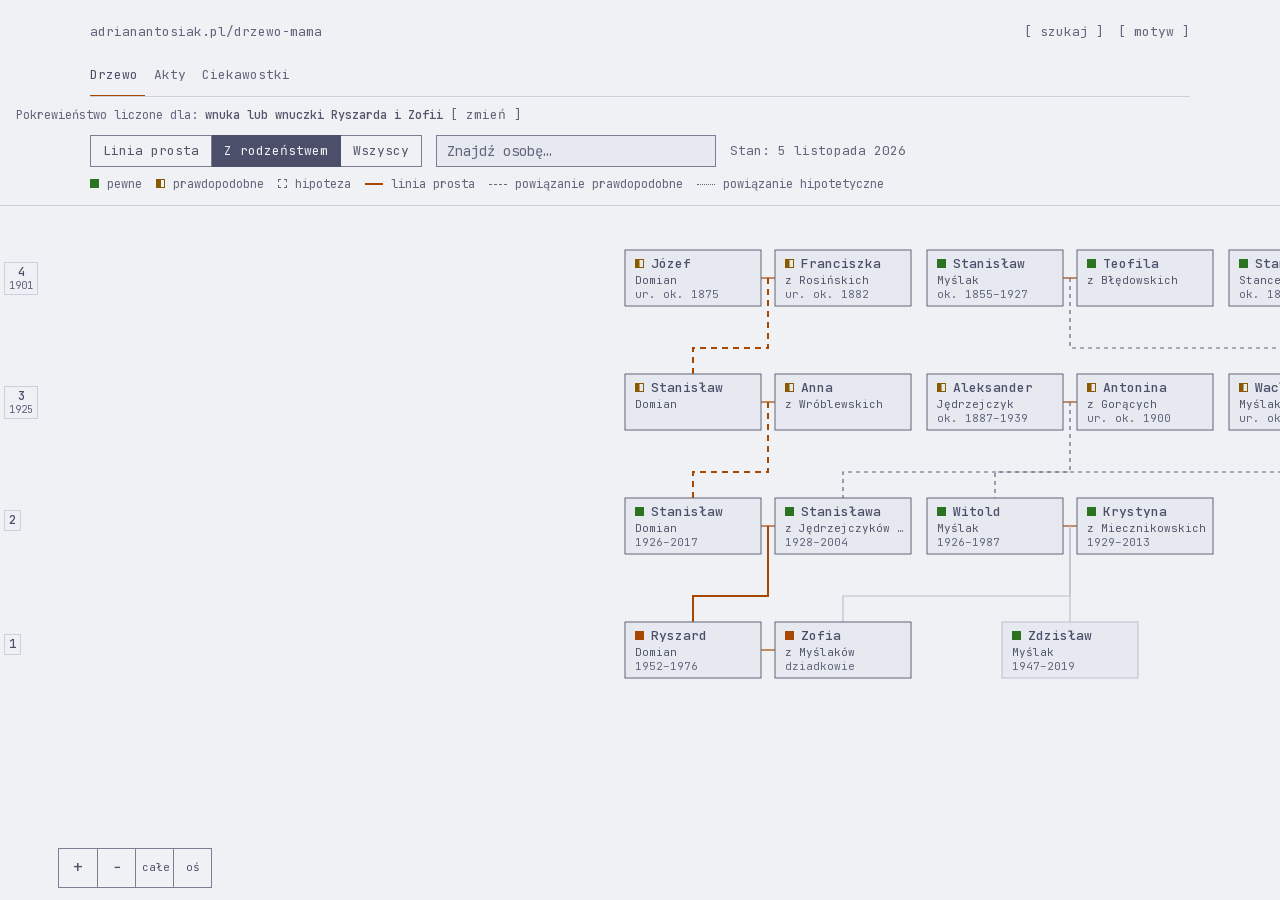
==== index.html @ 6fdcb361 "Osobne drzewo: drzewo-mama (wydzielone z 1nto5/drzewo, decyzja Adriana 2026-11-06)" ====
<!doctype html>
<html lang="pl" data-theme="dark">
<head>
<meta charset="utf-8">
<meta name="viewport" content="width=device-width, initial-scale=1, viewport-fit=cover">
<meta name="robots" content="noindex, nofollow">
<meta name="theme-color" content="#1e1e2e">
<title>Drzewo mamy — Domianowie i Myślakowie</title>
<link rel="icon" href="../favicon.svg" type="image/svg+xml">
<link rel="preload" href="fonts/jetbrains-mono-latin.woff2" as="font" type="font/woff2" crossorigin>
<link rel="preload" href="fonts/jetbrains-mono-latin-ext.woff2" as="font" type="font/woff2" crossorigin>
<script>
  (function () {
    var t;
    try { t = localStorage.getItem("aa_theme"); } catch (e) {}
    if (t !== "light" && t !== "dark") t = matchMedia("(prefers-color-scheme: light)").matches ? "light" : "dark";
    document.documentElement.dataset.theme = t;
    document.querySelector('meta[name="theme-color"]').content = t === "light" ? "#eff1f5" : "#1e1e2e";
  })();
</script>
<link rel="stylesheet" href="assets/style.css">
</head>
<body data-page="drzewo-mama" class="tree-page">
<div class="wrap">
<div id="chrome"></div>
<main id="main">
<h1 class="sr">Drzewo mamy: Domianowie i Myślakowie</h1>
<div class="tree-bar">
  <div class="seg" role="group" aria-label="Kogo pokazać">
    <button class="chip" type="button" data-mode="prosta" aria-pressed="false">Linia prosta</button>
    <button class="chip" type="button" data-mode="rodzenstwo" aria-pressed="false">Z rodzeństwem</button>
    <button class="chip" type="button" data-mode="wszyscy" aria-pressed="false">Wszyscy</button>
  </div>
  <label class="search"><span class="sr">Znajdź osobę</span><input id="szukaj" type="search" list="osoby-list" placeholder="Znajdź osobę…" autocomplete="off"></label>
  <datalist id="osoby-list"></datalist>
  <span class="muted small" id="asof"></span>
  <div class="legend" aria-label="Legenda">
    <span><i class="mark ok"></i>pewne</span><span><i class="mark prawd"></i>prawdopodobne</span><span><i class="mark hyp"></i>hipoteza</span>
    <span class="lk"><i class="mark link-axis"></i>linia prosta</span><span class="lk"><i class="mark link-prawd"></i>powiązanie prawdopodobne</span><span class="lk"><i class="mark link-hyp"></i>powiązanie hipotetyczne</span>
  </div>
</div>
<div class="stage" id="stage">
  <svg id="tree" role="application" aria-label="Drzewo rodziny. Przeciągnij, aby przesunąć; kółko lub dwa palce, aby przybliżyć.">
    <g id="vp"><g id="edges" class="edges"></g><g id="nodes"></g></g>
  </svg>
  <div class="ruler" id="ruler" aria-hidden="true"></div>
  <div class="zoom" role="group" aria-label="Widok">
    <button type="button" id="zin" aria-label="Przybliż">+</button>
    <button type="button" id="zout" aria-label="Oddal">−</button>
    <button type="button" id="zfit" class="fit" aria-label="Pokaż całe drzewo">całe</button>
    <button type="button" id="zhome" class="fit" aria-label="Wróć do linii prostej">oś</button>
  </div>
  <aside class="panel" id="panel" hidden aria-label="Osoba"></aside>
</div>
</main>
</div>
<script src="data/mama.js"></script>
<script src="assets/app.js"></script>
<script src="assets/tree.js"></script>
</body>
</html>
---- assets/style.css ----
/* Drzewo Antosiaków: wspólny styl wszystkich stron.
   Język wizualny jak adrianantosiak.pl: Catppuccin Mocha (ciemny) / Latte (jasny),
   akcent #ff8c42 / #b34d00, JetBrains Mono na całej stronie, Inter Tight do prozy. */

@font-face { font-family: "JetBrains Mono"; font-style: normal; font-weight: 400 500; font-display: swap; src: url("../fonts/jetbrains-mono-latin-ext.woff2") format("woff2");
  unicode-range: U+0100-02BA, U+02BD-02C5, U+02C7-02CC, U+02CE-02D7, U+02DD-02FF, U+0304, U+0308, U+0329, U+1D00-1DBF, U+1E00-1E9F, U+1EF2-1EFF, U+2020, U+20A0-20AB, U+20AD-20C0, U+2113, U+2C60-2C7F, U+A720-A7FF; }
@font-face { font-family: "JetBrains Mono"; font-style: normal; font-weight: 400 500; font-display: swap; src: url("../fonts/jetbrains-mono-latin.woff2") format("woff2");
  unicode-range: U+0000-00FF, U+0131, U+0152-0153, U+02BB-02BC, U+02C6, U+02DA, U+02DC, U+0304, U+0308, U+0329, U+2000-206F, U+20AC, U+2122, U+2191, U+2193, U+2212, U+2215, U+FEFF, U+FFFD; }
@font-face { font-family: "Inter Tight"; font-style: normal; font-weight: 400 700; font-display: swap; src: url("../fonts/inter-tight-latin-ext.woff2") format("woff2");
  unicode-range: U+0100-02BA, U+02BD-02C5, U+02C7-02CC, U+02CE-02D7, U+02DD-02FF, U+0304, U+0308, U+0329, U+1D00-1DBF, U+1E00-1E9F, U+1EF2-1EFF, U+2020, U+20A0-20AB, U+20AD-20C0, U+2113, U+2C60-2C7F, U+A720-A7FF; }
@font-face { font-family: "Inter Tight"; font-style: normal; font-weight: 400 700; font-display: swap; src: url("../fonts/inter-tight-latin.woff2") format("woff2");
  unicode-range: U+0000-00FF, U+0131, U+0152-0153, U+02BB-02BC, U+02C6, U+02DA, U+02DC, U+0304, U+0308, U+0329, U+2000-206F, U+20AC, U+2122, U+2191, U+2193, U+2212, U+2215, U+FEFF, U+FFFD; }

/* Tokeny. Kolory: Catppuccin Mocha / Latte; jasne odcienie --ink-2/--ink-3/--accent/--ok
   przyciemnione do WCAG AA (≥ 4,5:1 także na --bg-2). --line-ui: obramowania kontrolek (≥ 3:1).
   --bg w obu motywach musi zgadzać się z theme-color w <head> stron i w app.js. */
:root {
  --bg: #1e1e2e; --bg-2: #181825; --bg-3: #313244; --ink: #cdd6f4; --ink-2: #a6adc8; --ink-3: #9399b2;
  --line: #45475a; --line-2: #585b70; --line-ui: #6c7086; --accent: #ff8c42;
  --ok: #a6e3a1; --mid: #f9e2af;
  --scrim: rgb(0 0 0 / .55); --shadow: 0 12px 28px rgb(0 0 0 / .28);
  --mono: "JetBrains Mono", ui-monospace, "SF Mono", Menlo, monospace;
  --sans: "Inter Tight", system-ui, -apple-system, "Segoe UI", sans-serif;
  /* skala typografii */
  --fs-xs: 12px; --fs-sm: 13px; --fs-md: 14px; --fs-base: 15px; --fs-lg: 16px; --fs-xl: 18px; --fs-2xl: 22px;
  --track: 0.06em;
  /* skala odstępów */
  --s-1: 4px; --s-2: 8px; --s-3: 12px; --s-4: 16px; --s-5: 24px; --s-6: 32px; --s-7: 48px; --s-8: 64px;
  /* kontrolki: kwadratowe, jak reszta strony */
  --radius: 0; --ctl-h: 32px; --ctl-fs: var(--fs-md); --tap: 44px;
  --gutter: max(16px, env(safe-area-inset-left, 0px));
  color-scheme: dark;
}
html[data-theme="light"] {
  --bg: #eff1f5; --bg-2: #e6e9ef; --bg-3: #dce0e8; --ink: #4c4f69; --ink-2: #525569; --ink-3: #62657b;
  --line: #ccd0da; --line-2: #bcc0cc; --line-ui: #7c7f93; --accent: #a84800;
  --ok: #2b7320; --mid: #8a5a00;
  --scrim: rgb(76 79 105 / .45); --shadow: 0 12px 28px rgb(76 79 105 / .2);
  color-scheme: light;
}
@media (max-width: 760px) { :root { --ctl-h: var(--tap); --ctl-fs: var(--fs-lg); } }
* { box-sizing: border-box; }
html { background: var(--bg); }
body { margin: 0; background: var(--bg); color: var(--ink); font: var(--fs-base)/1.6 var(--mono); -webkit-text-size-adjust: 100%; overflow-x: hidden; }
::selection { background: var(--line-2); color: var(--ink); }
a { color: inherit; text-decoration: underline; text-decoration-color: var(--line-2); text-underline-offset: 3px; }
a:hover { text-decoration-color: var(--accent); }
:focus-visible { outline: 2px solid var(--accent); outline-offset: 2px; }
button { font: inherit; color: inherit; }
button:disabled { opacity: .55; cursor: not-allowed; }
::placeholder { color: var(--ink-3); opacity: 1; }
input[type=radio], input[type=checkbox] { accent-color: var(--accent); width: 16px; height: 16px; margin: 0; flex: none; }
@media (prefers-reduced-motion: reduce) {
  *, ::before, ::after { animation-duration: .01ms !important; animation-iteration-count: 1 !important; transition-duration: .01ms !important; scroll-behavior: auto !important; }
}
[hidden] { display: none !important; }

.wrap { max-width: 1100px; margin: 0 auto; padding-block: 22px 56px; padding-left: var(--gutter); padding-right: max(16px, env(safe-area-inset-right, 0px)); }

/* Nagłówek i nawigacja */
.top { display: flex; justify-content: space-between; align-items: center; gap: 16px; color: var(--ink-3); font-size: var(--fs-sm); }
.top a { text-decoration: none; }
.top a:hover { color: var(--ink); }
/* [ przycisk ] tekstowy: nagłówek, stopka, „wiesz coś więcej” */
.toggle { position: relative; background: none; border: 0; color: var(--ink-3); cursor: pointer; padding: 2px 6px; margin: -2px -6px; font-size: var(--fs-sm); text-align: left; }
.toggle:hover, .toggle[aria-expanded="true"] { color: var(--ink); }
.nav { margin: 14px calc(-1 * var(--gutter)) 0; padding: 0 var(--gutter); overflow-x: auto; scrollbar-width: none; border-bottom: 1px solid var(--line); }
.nav::-webkit-scrollbar { display: none; }
.nav ul { list-style: none; margin: 0; padding: 0; display: flex; gap: 2px; white-space: nowrap; }
.nav a { display: block; padding: 8px 7px 9px; font-size: var(--fs-sm); color: var(--ink-3); text-decoration: none; border-bottom: 2px solid transparent; margin-bottom: -1px; }
.nav li:first-child a { padding-left: 0; }
.nav a:hover { color: var(--ink); }
.nav a[aria-current="page"] { color: var(--ink); border-bottom-color: var(--accent); }

.top-btns { display: flex; align-items: center; gap: 14px; }
.top-btns .toggle, .viewer .toggle { white-space: nowrap; }
@media (max-width: 440px) { .brand-host { display: none; } }
.viewer { margin: 8px 0 0; font-size: var(--fs-xs); color: var(--ink-3); }
.viewer b { color: var(--ink-2); font-weight: 500; }
.viewer-panel { margin: var(--s-3) 0 var(--s-1); padding: var(--s-3) var(--s-4) var(--s-4); border: 1px solid var(--line); border-radius: var(--radius); background: var(--bg-2); font-size: var(--fs-md); color: var(--ink); display: grid; grid-template-columns: minmax(0, 1fr); gap: var(--s-3); max-width: 560px; }
.viewer-panel[hidden] { display: none; }
.vrow { display: flex; gap: var(--s-2); align-items: center; min-height: 24px; cursor: pointer; }
@media (max-width: 760px) { .vrow { min-height: var(--tap); } }
.viewer-panel .vown { display: grid; grid-template-columns: minmax(0, 1fr); gap: var(--s-3); padding-left: var(--s-5); }
.viewer-panel p { margin: 0; }
.site-search { margin: var(--s-3) 0 0; padding: var(--s-3) 0 var(--s-4); border-bottom: 1px solid var(--line); }
.site-search h3 { margin: var(--s-4) 0 var(--s-1); }
.site-search ul { list-style: none; margin: 0; padding: 0; }
.site-search li { padding: 6px 0; border-bottom: 1px solid var(--line); font-size: var(--fs-md); }
.site-search li:last-child { border-bottom: 0; }
.site-search #ss-out { max-height: 60vh; overflow-y: auto; }
.menu-btn { display: none; }
@media (max-width: 760px) {
  #chrome { position: relative; }
  .menu-btn { display: inline-block; }
  /* cel dotyku ≥ 44 px bez przesuwania układu */
  .toggle::before { content: ""; position: absolute; inset: 50% -4px auto; height: var(--tap); transform: translateY(-50%); }
  .nav { display: none; position: absolute; top: 100%; left: calc(-1 * var(--gutter)); right: -16px; margin: 8px 0 0; padding: 4px var(--gutter) 8px; overflow: visible; background: var(--bg); border: 0; border-top: 1px solid var(--line); border-bottom: 1px solid var(--line); box-shadow: var(--shadow); z-index: 30; }
  .nav.open { display: block; }
  .nav.open { max-height: calc(100dvh - 96px); overflow-y: auto; overscroll-behavior: contain; }
  .nav ul { display: grid; grid-template-columns: 1fr 1fr; column-gap: 12px; white-space: normal; }
  .nav a, .nav li:first-child a { display: flex; align-items: center; min-height: 48px; padding: 8px 12px; margin: 0; font-size: var(--fs-base); border-bottom: 1px solid var(--line); border-left: 2px solid transparent; }

  .nav a[aria-current="page"] { border-left-color: var(--accent); background: var(--bg-2); }
}
@media (max-width: 760px) and (prefers-reduced-motion: no-preference) {
  .nav.open { animation: nav-in .16s ease-out; }
  @keyframes nav-in { from { opacity: 0; transform: translateY(-6px); } }
}

/* Typografia */
.hero { padding-block: var(--s-7) var(--s-2); }
h1 { font-size: clamp(32px, 7vw, 60px); line-height: 1.05; font-weight: 500; margin: 0; letter-spacing: -0.02em; text-wrap: balance; }
h1 .dot { color: var(--accent); }
.page-h { padding-block: 36px var(--s-1); }
.page-h h1 { font-size: clamp(28px, 5.4vw, 44px); }
.lead { color: var(--ink-2); margin: var(--s-4) 0 0; max-width: 64ch; }
.prose { font-family: var(--sans); font-size: var(--fs-lg); line-height: 1.6; color: var(--ink-2); max-width: 66ch; }
.prose p { margin: 0 0 10px; }
.prose b, .prose strong { color: var(--ink); font-weight: 600; }
h2 { font-size: var(--fs-sm); font-weight: 500; letter-spacing: 0.08em; text-transform: uppercase; color: var(--ink-3); margin: var(--s-7) 0 var(--s-4); display: flex; gap: var(--s-3); align-items: center; }
h2::after { content: ""; flex: 1; border-top: 1px solid var(--line); }
h3 { font-size: var(--fs-base); font-weight: 500; margin: 0 0 6px; }
.muted { color: var(--ink-3); }
.small { font-size: var(--fs-sm); }
/* etykiety-nagłówki (małe, wersaliki): jeden styl dla tabel, paneli, wyszukiwarki */
th, .gn, .eyebrow, .site-search h3, .rels h3, .panel .sec > h3 { font-size: var(--fs-xs); font-weight: 400; letter-spacing: var(--track); text-transform: uppercase; color: var(--ink-3); }
.loading { padding-top: 36px; color: var(--ink-3); }
.mt-1 { margin-top: var(--s-1); } .mt-2 { margin-top: var(--s-2); } .mt-3 { margin-top: var(--s-3); } .mt-4 { margin-top: var(--s-4); } .mt-5 { margin-top: var(--s-5); }
.row { display: flex; flex-wrap: wrap; gap: 2px var(--s-3); }

/* Legenda pewności */
.legend { display: flex; flex-wrap: wrap; gap: 6px 20px; margin-top: 18px; color: var(--ink-3); font-size: var(--fs-sm); }
.legend > span { white-space: nowrap; }
.mark { display: inline-block; width: 9px; height: 9px; margin-right: 8px; vertical-align: 0; flex: none; }
.mark.ok { background: var(--ok); }
.mark.prawd { background: linear-gradient(90deg, var(--mid) 50%, transparent 50%); outline: 1px solid var(--mid); outline-offset: -1px; }
.mark.me { background: var(--accent); }
.mark.hyp { outline: 1px dashed var(--ink-3); outline-offset: -1px; }
.mark.link-hyp { width: 18px; height: 0; border-top: 1.5px dotted var(--ink-3); vertical-align: 3px; }
.mark.link-prawd { width: 18px; height: 0; border-top: 1px dashed var(--ink-3); vertical-align: 3px; }
.mark.link-axis { width: 18px; height: 0; border-top: 2px solid var(--accent); vertical-align: 3px; }
.badge { display: inline-flex; align-items: center; font-size: var(--fs-xs); color: var(--ink-3); white-space: nowrap; }

/* Pokolenia (mini-wizualizacja linii prostej) */
.gens { list-style: none; margin: 0; padding: 0; }
.gen { display: grid; grid-template-columns: 74px 1fr; gap: 0 20px; }
.gen .yr { text-align: right; color: var(--ink-3); font-size: var(--fs-sm); padding-top: 16px; font-variant-numeric: tabular-nums; }
.gen .body { position: relative; border-left: 1px solid var(--line-2); padding: 12px 0 18px 22px; min-width: 0; }
.gen:last-child .body { padding-bottom: 4px; }
.gen .body::before { content: ""; position: absolute; left: -5px; top: 20px; width: 9px; height: 9px; background: var(--bg); border: 1px solid var(--line-2); }
.gen.ok .body::before { background: var(--ok); border-color: var(--ok); }
.gen.prawd .body::before { background: linear-gradient(90deg, var(--mid) 50%, var(--bg) 50%); border-color: var(--mid); }
.gen.prawd .body { border-left-style: dashed; }
.gen.hyp .body { border-left-style: dashed; border-left-color: var(--line); }
.gen.hyp .body::before { border-style: dashed; border-color: var(--ink-3); }
.gen.me .body::before { background: var(--accent); border-color: var(--accent); }
.couple { font-size: var(--fs-xl); margin: 2px 0 4px; display: flex; flex-wrap: wrap; gap: 0 12px; align-items: baseline; }
.couple .x { color: var(--accent); }
.couple .who { font-weight: 500; }
.couple a.who { text-decoration-color: var(--line); }
.couple .maiden { color: var(--ink-2); font-weight: 400; }
.gen-sum { color: var(--ink-2); font-size: var(--fs-md); margin: 0; max-width: 78ch; }

.facts { color: var(--ink-2); margin: 0; padding: 0; list-style: none; max-width: 78ch; }
.facts li { padding-left: 16px; text-indent: -16px; }
.facts li::before { content: "· "; color: var(--ink-3); }
.src { color: var(--ink-3); font-size: var(--fs-sm); margin-top: 6px; }
details { margin-top: 8px; }
summary { cursor: pointer; color: var(--ink-3); font-size: var(--fs-sm); list-style: none; }
summary::-webkit-details-marker { display: none; }
summary::before { content: "+ "; color: var(--accent); }
details[open] > summary::before { content: "− "; }
details .more { color: var(--ink-2); font-size: var(--fs-md); padding: 8px 0 0 14px; border-left: 1px solid var(--line); margin: 8px 0 0 3px; max-width: 78ch; }
details .more p { margin: 0 0 6px; }

/* Liczby na starcie */
.stats { display: flex; flex-wrap: wrap; gap: 10px 36px; margin: 26px 0 0; padding: 0; }
.stats div { display: flex; flex-direction: column; }
.stats dt { order: 2; color: var(--ink-3); font-size: var(--fs-sm); }
.stats dd { order: 1; margin: 0; font-size: 26px; line-height: 1.2; font-variant-numeric: tabular-nums; }

/* Kafelki sekcji */
.tiles { list-style: none; margin: 0; padding: 0; display: grid; grid-template-columns: repeat(auto-fill, minmax(min(100%, 300px), 1fr)); border-top: 1px solid var(--line); border-left: 1px solid var(--line); }
.tiles li { border-right: 1px solid var(--line); border-bottom: 1px solid var(--line); }
.tiles a { display: block; padding: 14px 16px 16px; text-decoration: none; height: 100%; }
.tiles a:hover { background: var(--bg-2); }
.tiles b { display: block; font-weight: 500; }
.tiles a:hover b { color: var(--accent); }
.tiles span { display: block; color: var(--ink-3); font-size: var(--fs-sm); margin-top: 2px; }

/* Przyciski, chipy, pola — jedna wysokość (--ctl-h: 32 px, na telefonie 44 px), jedno obramowanie (--line-ui) */
.chips { display: flex; flex-wrap: wrap; gap: 6px; }
.btn, .chip, .file-btn { display: inline-flex; align-items: center; justify-content: center; gap: 6px; min-height: var(--ctl-h); padding: 0 var(--s-3); background: none; border: 1px solid var(--line-ui); border-radius: var(--radius); font: var(--fs-sm)/1.3 var(--mono); color: var(--ink); text-decoration: none; cursor: pointer; vertical-align: middle; }
.btn:hover, .file-btn:hover { border-color: var(--accent); color: var(--accent); }
.chip { color: var(--ink-2); }
.chip:hover { border-color: var(--ink-3); color: var(--ink); }
.chip[aria-pressed="true"] { background: var(--ink); border-color: var(--ink); color: var(--bg); }
.chip[aria-pressed="true"] .muted { color: inherit; opacity: .75; }
.btns { display: flex; flex-wrap: wrap; align-items: center; gap: var(--s-2); }
/* pola tekstowe i listy: wszędzie ten sam wygląd */
input:not([type=radio], [type=checkbox], [type=file], [type=hidden]), select, textarea {
  width: 100%; min-width: 0; min-height: var(--ctl-h); margin: 0; padding: 5px 10px;
  font: var(--ctl-fs)/1.4 var(--mono); color: var(--ink); background: var(--bg-2);
  border: 1px solid var(--line-ui); border-radius: var(--radius);
}
textarea { resize: vertical; padding-block: 8px; }
:is(input, select, textarea):hover { border-color: var(--ink-3); }
:is(input, select, textarea):focus-visible { outline: 2px solid var(--accent); outline-offset: 0; border-color: var(--accent); }
input[type=file] { width: 100%; font: var(--fs-sm) var(--mono); color: var(--ink-2); }
input[type=file]::file-selector-button { min-height: var(--ctl-h); margin-right: var(--s-3); padding: 0 var(--s-3); background: none; border: 1px solid var(--line-ui); border-radius: var(--radius); font: inherit; color: var(--ink); cursor: pointer; }
input[type=file]::file-selector-button:hover { border-color: var(--accent); color: var(--accent); }
/* etykieta nad polem */
.field, .viewer-panel .vown > label { display: flex; flex-direction: column; gap: var(--s-1); font-size: var(--fs-xs); color: var(--ink-3); min-width: 0; }

/* Tabele */
.scroll { overflow-x: auto; }
table { border-collapse: collapse; width: 100%; font-size: var(--fs-md); }
th, td { text-align: left; vertical-align: top; padding: 9px 12px 9px 0; border-bottom: 1px solid var(--line); }

.todo { counter-reset: t; list-style: none; padding: 0; margin: 0; max-width: 80ch; }
.todo li { counter-increment: t; padding: 6px 0 6px 36px; position: relative; color: var(--ink-2); }
.todo li::before { content: counter(t, decimal-leading-zero); position: absolute; left: 0; color: var(--accent); font-variant-numeric: tabular-nums; }

.note { margin: 10px 0 0; padding: 12px 14px; background: var(--bg-2); border: 1px dashed var(--line-2); max-width: 78ch; color: var(--ink-2); font-size: var(--fs-md); }
.note b { color: var(--ink); font-weight: 500; }
.note p { margin: 0 0 6px; }
.note p:last-child { margin: 0; }
.note.key { border: 1px solid var(--accent); }
table.paths { max-width: 980px; }
table.paths th[scope="row"] { width: 1%; white-space: nowrap; }
table.paths td { color: var(--ink-2); min-width: 150px; }
table.paths .facts li { text-indent: 0; padding-left: 0; }
.status { display: inline-flex; align-items: center; gap: 8px; color: var(--accent); font-size: var(--fs-sm); }
.status::before { content: ""; width: 8px; height: 8px; border: 1px solid var(--accent); border-radius: 50%; }
@media (prefers-reduced-motion: no-preference) { .status::before { animation: pulse 1.6s ease-in-out infinite; } @keyframes pulse { 50% { background: var(--accent); } } }

/* Akty */
.intro { color: var(--ink-2); max-width: 78ch; margin: 0 0 14px; }
.gloss { display: grid; grid-template-columns: repeat(auto-fit, minmax(min(100%, 240px), 1fr)); gap: 6px 28px; margin: 0; font-size: var(--fs-sm); color: var(--ink-3); }
.gloss dt { display: inline; color: var(--ink); }
.gloss dd { display: inline; margin: 0; }
.gloss dd::before { content: " — "; }
.acts { list-style: none; margin: 0; padding: 0; border-top: 1px solid var(--line); }
.act { display: grid; grid-template-columns: 74px 1fr; gap: 0 20px; padding: 16px 0 18px; border-bottom: 1px solid var(--line); scroll-margin-top: 16px; }
.act:target, .act.hl { background: var(--bg-2); box-shadow: -8px 0 0 var(--bg-2), 8px 0 0 var(--bg-2); }
.act .yr { color: var(--ink-3); font-size: var(--fs-sm); text-align: right; padding-top: 2px; font-variant-numeric: tabular-nums; }
.act-head { display: flex; flex-wrap: wrap; gap: 4px 14px; align-items: baseline; }
.act-kind { color: var(--accent); font-size: var(--fs-xs); letter-spacing: var(--track); text-transform: uppercase; }
.act-title { font-weight: 500; }
.act-meta { color: var(--ink-3); font-size: var(--fs-sm); }
.act-q { margin: 10px 0 0; padding: 2px 0 2px 14px; border-left: 2px solid var(--line-2); color: var(--ink); font-family: var(--sans); font-style: italic; font-size: var(--fs-lg); max-width: 74ch; }
.act-tr { margin: 8px 0 0; color: var(--ink-2); font-family: var(--sans); font-size: var(--fs-lg); line-height: 1.55; max-width: 74ch; }
.act-tr b { font-family: var(--mono); font-weight: 400; font-size: var(--fs-xs); color: var(--ink-3); letter-spacing: var(--track); text-transform: uppercase; margin-right: 8px; }
.act-links { margin-top: 8px; font-size: var(--fs-sm); color: var(--ink-3); display: flex; flex-wrap: wrap; gap: 4px 16px; }
.act-people { margin-top: 6px; font-size: var(--fs-sm); color: var(--ink-3); display: flex; flex-wrap: wrap; gap: 2px 12px; }
.act-people a { color: var(--ink-2); }
/* stopień pokrewieństwa przy nazwisku (inline) */
.rel { color: var(--ink-3); font-size: var(--fs-xs); }
.relline { margin: 6px 0 0; color: var(--accent); font-size: var(--fs-base); }
@media (max-width: 560px) { .act { grid-template-columns: 1fr; } .act .yr { text-align: left; padding: 0 0 4px; } }

.filters { display: grid; grid-template-columns: repeat(auto-fit, minmax(min(100%, 170px), 1fr)); gap: 10px 14px; margin: 0 0 14px; }
.filters .wide { grid-column: 1 / -1; }
.count { color: var(--ink-3); font-size: var(--fs-sm); margin: 0 0 var(--s-2); display: flex; flex-wrap: wrap; align-items: center; gap: var(--s-2) var(--s-3); }
.empty { color: var(--ink-3); padding: var(--s-4) 0; border-bottom: 1px solid var(--line); }
.site-search .empty { border: 0; padding: var(--s-3) 0 0; margin: 0; }

/* Ciekawostki */
.cards { list-style: none; padding: 0; margin: 0; display: grid; grid-template-columns: repeat(auto-fill, minmax(min(100%, 320px), 1fr)); gap: 0; border-top: 1px solid var(--line); }
.card { padding: 16px 0 18px; border-bottom: 1px solid var(--line); }
@media (min-width: 700px) { .cards { gap: 0 36px; } }
.card-kind { font-size: var(--fs-xs); color: var(--ink-3); display: flex; gap: 10px; flex-wrap: wrap; align-items: baseline; }
.card-kind .k { color: var(--accent); letter-spacing: var(--track); text-transform: uppercase; }
.card h3 { margin: 4px 0 4px; }
.card p { margin: 0; color: var(--ink-2); font-family: var(--sans); font-size: var(--fs-lg); line-height: 1.55; max-width: 66ch; }
.card .src { display: flex; flex-wrap: wrap; gap: 2px 12px; }

/* Strona osoby */
.person-h .gn { margin-bottom: 4px; }
.person-name { display: flex; flex-wrap: wrap; align-items: baseline; gap: 0 14px; }
.person-name .maiden { color: var(--ink-2); font-size: clamp(18px, 3vw, 24px); }
.life { margin-top: 10px; color: var(--ink-2); font-size: var(--fs-md); display: grid; gap: 2px; }
.life > div { display: grid; grid-template-columns: 9ch 1fr; gap: 0 8px; }
.life b { color: var(--ink-3); font-weight: 400; }
/* krewni na stronie osoby (siatka) */
.rels { display: grid; grid-template-columns: repeat(auto-fill, minmax(min(100%, 230px), 1fr)); gap: var(--s-4) var(--s-6); }
.rels h3 { margin-bottom: var(--s-1); }
.rels ul { list-style: none; margin: 0; padding: 0; }
.rels li { padding: 2px 0; display: flex; gap: var(--s-2); align-items: baseline; }
.rels li .mark { margin: 0; }
.rels .yrs { color: var(--ink-3); font-size: var(--fs-sm); white-space: nowrap; }
.lifeline { list-style: none; margin: 0; padding: 0 0 0 4px; border-left: 1px solid var(--line-2); max-width: 78ch; }
.lifeline li { position: relative; padding: 4px 0 8px 18px; color: var(--ink-2); }
.lifeline li::before { content: ""; position: absolute; left: -4px; top: 12px; width: 7px; height: 7px; background: var(--bg); border: 1px solid var(--ink-3); }
.lifeline li.own::before { background: var(--ink); border-color: var(--ink); }
.lifeline .y { color: var(--ink); font-variant-numeric: tabular-nums; margin-right: 10px; }
.lifeline .age { color: var(--ink-3); font-size: var(--fs-sm); margin-left: 6px; }
.people-index { columns: 2 260px; column-gap: 36px; list-style: none; padding: 0; margin: 0; }
.people-index li { break-inside: avoid; padding: 2px 0; display: flex; gap: 8px; align-items: baseline; }
.people-index .yrs { color: var(--ink-3); font-size: var(--fs-sm); }

footer.foot { margin-top: var(--s-8); padding-top: var(--s-4); border-top: 1px solid var(--line); color: var(--ink-3); font-size: var(--fs-sm); display: flex; justify-content: space-between; align-items: baseline; flex-wrap: wrap; gap: var(--s-2) var(--s-4); }

/* Oś czasu */
.tl-controls { display: flex; flex-wrap: wrap; gap: 10px 18px; align-items: center; margin: var(--s-5) 0 var(--s-4); }
.tl-key { display: flex; flex-wrap: wrap; gap: 4px 16px; font-size: var(--fs-sm); color: var(--ink-3); margin: 0 0 16px; }
.tl-key span { display: inline-flex; align-items: center; gap: 6px; white-space: nowrap; }
.tl-key i { font-style: normal; color: var(--ink); width: 2ch; text-align: center; }
.tl { position: relative; }
.tl svg.rails { position: absolute; left: 0; top: 0; pointer-events: none; overflow: visible; }
.tl-row { display: grid; grid-template-columns: var(--rails, 120px) 46px 1fr; gap: 0 10px; padding: 7px 0; border-bottom: 1px solid color-mix(in srgb, var(--line) 50%, transparent); min-height: 34px; }
.tl-row .y { color: var(--ink-3); font-size: var(--fs-sm); font-variant-numeric: tabular-nums; padding-top: 1px; }
.tl-row .t { min-width: 0; color: var(--ink-2); font-size: var(--fs-md); }
.tl-row .t a { color: var(--ink); }
.tl-row.hist .t { font-family: var(--sans); font-size: var(--fs-base); color: var(--ink-2); }
.tl-row.hist .y { color: var(--accent); }
.tl-row .tag { font-size: var(--fs-xs); color: var(--ink-3); letter-spacing: 0.04em; margin-right: 6px; }
.tl-row.century { border-bottom: 1px solid var(--line-2); min-height: 0; padding: 18px 0 6px; }
.tl-row.century .t { color: var(--ink-3); font-size: var(--fs-xs); letter-spacing: 0.08em; text-transform: uppercase; }
@media (max-width: 560px) { .tl-row { grid-template-columns: var(--rails, 120px) 42px 1fr; gap: 0 8px; } .tl-row .y { font-size: var(--fs-xs); } .tl-row .t, .tl-row.hist .t { font-size: var(--fs-md); } }

/* Drzewo interaktywne */
body.tree-page { overflow: hidden; }
body.tree-page .wrap { padding-bottom: 0; max-width: none; }
body.tree-page .top, body.tree-page .nav { max-width: 1100px; margin-left: auto; margin-right: auto; }
@media (min-width: 1132px) { body.tree-page .nav { margin-left: auto; margin-right: auto; padding: 0; } }
.tree-bar { display: flex; flex-wrap: wrap; align-items: center; gap: 8px 14px; padding: 10px 0; max-width: 1100px; margin: 0 auto; }
.tree-bar .seg { display: flex; }
.tree-bar .seg .chip + .chip { border-left: 0; }
.tree-bar .search { flex: 1 1 180px; max-width: 280px; }
.tree-bar .legend { margin: 0; font-size: var(--fs-xs); gap: 4px 14px; }
.stage { position: relative; height: calc(100dvh - var(--stage-top, 150px)); min-height: 320px; margin: 0 calc(-1 * var(--gutter)); border-top: 1px solid var(--line); overflow: hidden; background: var(--bg); }
@media (min-width: 1132px) { .stage { margin: 0 -16px; } }
.stage svg { display: block; width: 100%; height: 100%; touch-action: none; cursor: grab; user-select: none; -webkit-user-select: none; }
.stage svg.dragging { cursor: grabbing; }
.zoom { position: absolute; left: 58px; bottom: calc(12px + env(safe-area-inset-bottom, 0px)); display: flex; flex-direction: row; border: 1px solid var(--line-ui); background: var(--bg); z-index: 2; }
.zoom button { width: 38px; height: 38px; border: 0; background: none; cursor: pointer; font-size: 17px; color: var(--ink-2); }
.zoom button + button { border-left: 1px solid var(--line-ui); }
.zoom button:hover { color: var(--accent); }
.zoom .fit { font-size: 11px; }

.edge { fill: none; stroke: var(--line-2); stroke-width: 1.2; }
.edge.prawd { stroke-dasharray: 4 4; stroke: var(--ink-3); }
.edge.hyp { stroke-dasharray: 1.5 4; stroke: var(--ink-3); stroke-linecap: round; }
.edge.axis { stroke: var(--accent); stroke-width: 2; }
.edge.axis.prawd { stroke-dasharray: 6 5; }
.edge.marr { stroke: var(--accent); stroke-width: 1.2; }
.edge-label { fill: var(--ink-3); font-size: 10.5px; letter-spacing: .02em; pointer-events: none; }
.node { cursor: pointer; }
.node rect.box { fill: var(--bg-2); stroke: var(--line-2); stroke-width: 1; }
.node.l-prosta rect.box { stroke: var(--ink-3); }
.node.l-powinowaci rect.box { stroke: var(--line); fill: var(--bg); }
.node:hover rect.box { stroke: var(--ink); }
.node:focus { outline: none; }
.node:focus-visible rect.box, .node.sel rect.box { stroke: var(--accent); stroke-width: 2; }
.node .n1 { font: 500 13px var(--mono); fill: var(--ink); }
.node .n2 { font: 11px var(--mono); fill: var(--ink-2); }
.node .n3 { font: 11px var(--mono); fill: var(--ink-3); }
.node.l-powinowaci .n1 { fill: var(--ink-2); }
.node .m-ok { fill: var(--ok); }
.node .m-prawd-a { fill: var(--mid); }
.node .m-prawd-b { fill: none; stroke: var(--mid); stroke-width: 1; }
.node .m-me { fill: var(--accent); }
.node .m-hyp { fill: none; stroke: var(--ink-3); stroke-dasharray: 2 2; }
.node.c-hyp rect.box { stroke-dasharray: 4 3; }
.gen-label { font: 11px var(--mono); fill: var(--ink-3); letter-spacing: var(--track); }
@media (prefers-reduced-motion: no-preference) {
  .node, .edges { transition: transform .45s cubic-bezier(.2,.7,.2,1), opacity .3s; }
  .node.enter { opacity: 0; }
  .edges.enter { opacity: 0; transition: opacity .35s .3s; }
}

.panel { position: absolute; top: 0; right: 0; bottom: 0; width: min(380px, 100%); background: var(--bg); border-left: 1px solid var(--line); overflow-y: auto; padding: 16px 18px 28px; z-index: 3; overscroll-behavior: contain; }
.panel-close { position: sticky; top: 0; float: right; background: var(--bg); border: 1px solid var(--line-ui); width: var(--ctl-h); height: var(--ctl-h); cursor: pointer; color: var(--ink-2); margin: -4px -6px 0 8px; font-size: var(--fs-base); }
.panel-close:hover { color: var(--accent); border-color: var(--accent); }
.panel h2 { margin: 0 0 2px; font-size: var(--fs-2xl); font-weight: 500; letter-spacing: -0.01em; text-transform: none; color: var(--ink); display: block; }
.panel h2::after { display: none; }
.panel .maiden { color: var(--ink-2); }
.panel .sec { margin-top: 16px; }
.panel .sec > h3 { margin: 0 0 var(--s-1); }
.panel .facts { font-size: var(--fs-md); }
.panel .rel-list { list-style: none; margin: 0; padding: 0; font-size: var(--fs-md); }
.panel .rel-list li { padding: 1px 0; }
.panel .rel-list button { background: none; border: 0; padding: 0; cursor: pointer; text-decoration: underline; text-decoration-color: var(--line-2); text-underline-offset: 3px; color: var(--ink); text-align: left; }
.panel .rel-list button:hover { text-decoration-color: var(--accent); }
.panel .act-mini { list-style: none; margin: 0; padding: 0; font-size: var(--fs-md); }
.panel .act-mini li { padding: 3px 0; border-bottom: 1px solid var(--line); }
.panel .act-mini .k { color: var(--accent); font-size: var(--fs-xs); letter-spacing: 0.05em; text-transform: uppercase; margin-right: 6px; }
.panel .go { margin-top: 18px; }
@media (max-width: 760px) {
  .panel { top: auto; left: 0; width: 100%; max-height: 64%; border-left: 0; border-top: 1px solid var(--line-2); box-shadow: var(--shadow); padding-bottom: calc(28px + env(safe-area-inset-bottom, 0px)); }
  .panel::before { content: ""; display: block; width: 40px; height: 3px; background: var(--line-2); margin: -6px auto 10px; }
  .tree-bar .legend .lk { display: none; }
  .tree-bar .legend { font-size: var(--fs-xs); gap: 2px 12px; }
  .tree-bar { gap: 8px 10px; padding: 8px 0; }
  .zoom button { width: var(--tap); height: var(--tap); }
}
@media (prefers-reduced-motion: no-preference) {
  .panel { animation: slide-in .28s cubic-bezier(.2,.7,.2,1); }
  @keyframes slide-in { from { transform: translateX(24px); opacity: 0; } }
  @media (max-width: 760px) { .panel { animation-name: sheet-up; } @keyframes sheet-up { from { transform: translateY(40px); opacity: 0; } } }
}

@media (max-width: 560px) {
  .gen { grid-template-columns: 1fr; }
  .gen .yr { text-align: left; padding: 0 0 0 23px; }
  .couple { font-size: var(--fs-lg); }
  h2 { margin-top: 44px; }
}

/* Oś czasu: szyny */
.tl-row .y { white-space: pre-line; line-height: 1.35; }
.tl svg.rails .rail { stroke: var(--ink-2); stroke-width: 2; }
.tl svg.rails .rail.w { stroke: var(--ink-3); stroke-width: 1.3; }
.tl svg.rails .faint { opacity: .55; }
.tl svg.rails .dot { fill: var(--ink); }
.tl svg.rails .ring { fill: var(--bg); stroke: var(--accent); stroke-width: 1.6; }
.tl svg.rails .merge { stroke: var(--accent); stroke-width: 1.6; }
.tl svg.rails .branch { stroke: var(--line-2); stroke-width: 1; fill: none; }
.tl-row.kin .t { color: var(--ink-3); font-size: var(--fs-sm); }
.tl-row.kin .t a { color: var(--ink-2); }
.tl-row .src-inline { display: inline; font-family: var(--mono); font-size: var(--fs-xs); color: var(--ink-3); }
.tl-row .src-inline a, .tl-row .src-inline span { margin-left: 8px; color: var(--ink-3); }
.tl-row .t .mark { margin-right: 6px; }

/* Drzewo: linijka pokoleń */
.ruler { position: absolute; left: 0; top: 0; width: 0; height: 100%; pointer-events: none; z-index: 1; }
.ruler .rl { position: absolute; left: 4px; top: -16px; display: flex; flex-direction: column; align-items: center; padding: 3px 4px; background: color-mix(in srgb, var(--bg) 88%, transparent); border: 1px solid var(--line); font-size: 10.5px; line-height: 1.15; color: var(--ink-3); white-space: nowrap; }
.ruler .rl b { font-weight: 500; color: var(--ink); font-size: 12px; }
.sr { position: absolute; width: 1px; height: 1px; overflow: hidden; clip: rect(0 0 0 0); white-space: nowrap; }

/* Ameryka */
.map-wrap { max-width: 600px; border: 1px solid var(--line); background: var(--bg-2); padding: 8px; }
.usmap { display: block; width: 100%; height: auto; }
.usmap .g { stroke: var(--line); stroke-width: .6; stroke-dasharray: 2 4; }
.usmap .r { fill: none; stroke: var(--ink-3); stroke-width: 1; }
.usmap .sea { fill: none; stroke: var(--accent); stroke-width: 1.2; stroke-dasharray: 4 4; }
.usmap .d { fill: var(--accent); }
.usmap .port { fill: var(--bg); stroke: var(--ink); stroke-width: 1.2; }
.usmap text { font: 11px var(--mono); fill: var(--ink); }
.usmap text.s { fill: var(--accent); font-size: 10px; }
table.places { margin-top: 12px; max-width: 720px; }
table.today { font-size: var(--fs-md); min-width: 600px; max-width: 980px; }
table.today td:nth-child(2) { font-variant-numeric: tabular-nums; }
table.places td:first-child { white-space: nowrap; color: var(--ink); width: 1%; }
table.places td { color: var(--ink-2); }
.act-tr .mark { margin-right: 6px; }

/* pochówek */
.life .burials { display: grid; gap: 2px; min-width: 0; }
.burial { display: block; overflow-wrap: anywhere; }
.burial .mark { margin-right: 6px; }
.burial-line { color: var(--ink-2); margin: 10px 0 0; }
.burial-line b { color: var(--ink-3); font-weight: 400; margin-right: 4px; }

/* ── diagram pokrewieństwa ── */
.kin-scroll { overflow-x: auto; padding: 4px 2px 10px; }
.kin-in { display: grid; grid-template-columns: 1fr 1fr; column-gap: 16px; width: max-content; min-width: 100%; }
.kin-in.single { display: block; }
.kin-top { grid-column: 1 / -1; display: flex; justify-content: center; position: relative; margin-bottom: 36px; }
.kin-top::after { content: ""; position: absolute; left: 50%; top: 100%; height: 18px; border-left: 1.5px solid var(--ink-3); }
.kin-col { display: flex; flex-direction: column; gap: 18px; }
.kin-col.l1 { align-items: flex-end; } .kin-col.r1, .kin-in.single .kin-col { align-items: flex-start; }
.kr { display: flex; align-items: stretch; }
.kin .hl { flex: none; width: 20px; align-self: center; border-top: 1.5px solid var(--ink-3); }
.kn { position: relative; flex: none; width: 150px; box-sizing: border-box; display: flex; flex-direction: column; gap: 1px; padding: 7px 9px; background: var(--bg-2); border: 1px solid var(--line-2); color: var(--ink); text-decoration: none; font-size: var(--fs-sm); line-height: 1.35; }
a.kn:hover { border-color: var(--accent); }
.kn b { font-weight: 600; overflow-wrap: anywhere; }
.kn-y { color: var(--ink-3); font-size: var(--fs-xs); font-variant-numeric: tabular-nums; }
.kn-rel { color: var(--ink-2); font-size: var(--fs-xs); }
.kn.cur, .kn.me { border-color: var(--accent); }
.kn.cur .kn-rel, .kn.me .kn-rel { color: var(--accent); }
.kn.anon { border-style: dashed; color: var(--ink-3); background: transparent; }
.kn.up::before { content: ""; position: absolute; left: 50%; top: -18px; height: 18px; border-left: 1.5px solid var(--ink-3); }
.kn.bar-l::after, .kn.bar-r::after { content: ""; position: absolute; top: -18px; border-top: 1.5px solid var(--ink-3); }
.kn.bar-l::after { left: 50%; right: -8px; } .kn.bar-r::after { right: 50%; left: -8px; }
.kn.c-prawd::before { border-left-style: dashed; } .kn.c-prawd::after { border-top-style: dashed; }
.kn.c-hyp::before { border-left-style: dotted; } .kn.c-hyp::after { border-top-style: dotted; }
.kin-alt { margin: 4px 0 0; }
.kin-top.stack { flex-direction: column; align-items: center; gap: 18px; }
.kin-bot { grid-column: 1 / -1; display: flex; justify-content: center; margin-top: 36px; position: relative; }
.kin-bot::before { content: ""; position: absolute; left: 50%; top: -18px; height: 18px; border-left: 1.5px solid var(--ink-3); }
.kin-bot .kin-col { align-items: center; }
.kn .dn { position: absolute; bottom: -18px; height: 0; border-top: 1.5px solid var(--ink-3); }
.kn .dn::after { content: ""; position: absolute; top: -18px; left: 0; height: 18px; border-left: 1.5px solid var(--ink-3); }
.kn .dn-l { left: 50%; right: -8px; } .kn .dn-r { right: 50%; left: -8px; }
.kn .dn-r::after { left: auto; right: 0; }
.kgap { flex: 1 0 18px; width: 150px; margin: -18px 0; position: relative; }
.kgap::before { content: ""; position: absolute; left: 50%; top: 0; bottom: 0; border-left: 1.5px solid var(--ink-3); }

/* Zgłoszenia */
dialog.contrib { border: 1px solid var(--line-2); border-radius: var(--radius); background: var(--bg); color: var(--ink); padding: 0; width: min(560px, calc(100vw - 32px)); max-height: calc(100dvh - 32px); box-shadow: var(--shadow); }
dialog.contrib::backdrop { background: var(--scrim); }
.contrib-f { display: grid; grid-template-columns: minmax(0, 1fr); gap: var(--s-3); padding: var(--s-5); }
.contrib-f h2 { margin: 0; font-size: var(--fs-xl); letter-spacing: -0.01em; text-transform: none; color: var(--ink); display: block; }
.contrib-f h2::after { content: none; }
.contrib-f > label:not(.vrow) { display: flex; flex-direction: column; gap: var(--s-1); font-size: var(--fs-xs); color: var(--ink-3); min-width: 0; }
.contrib-f p { margin: 0; }
.contrib-f .hp { position: absolute; left: -9999px; width: 1px; height: 1px; opacity: 0; }
.viewer-panel :is(input, select):not([type=radio], [type=checkbox]) { background: var(--bg); }
footer.foot .toggle { margin: 0; padding: 0; white-space: normal; }
@media (max-width: 560px) { .contrib-f { padding: var(--s-4); } }

/* drobne warianty zamiast stylów inline */
.chips-bar { margin: var(--s-5) 0 var(--s-4); }
.stats.stats-tight { margin: var(--s-2) 0 var(--s-4); }
.h3-sec { margin: var(--s-5) 0 var(--s-1); }
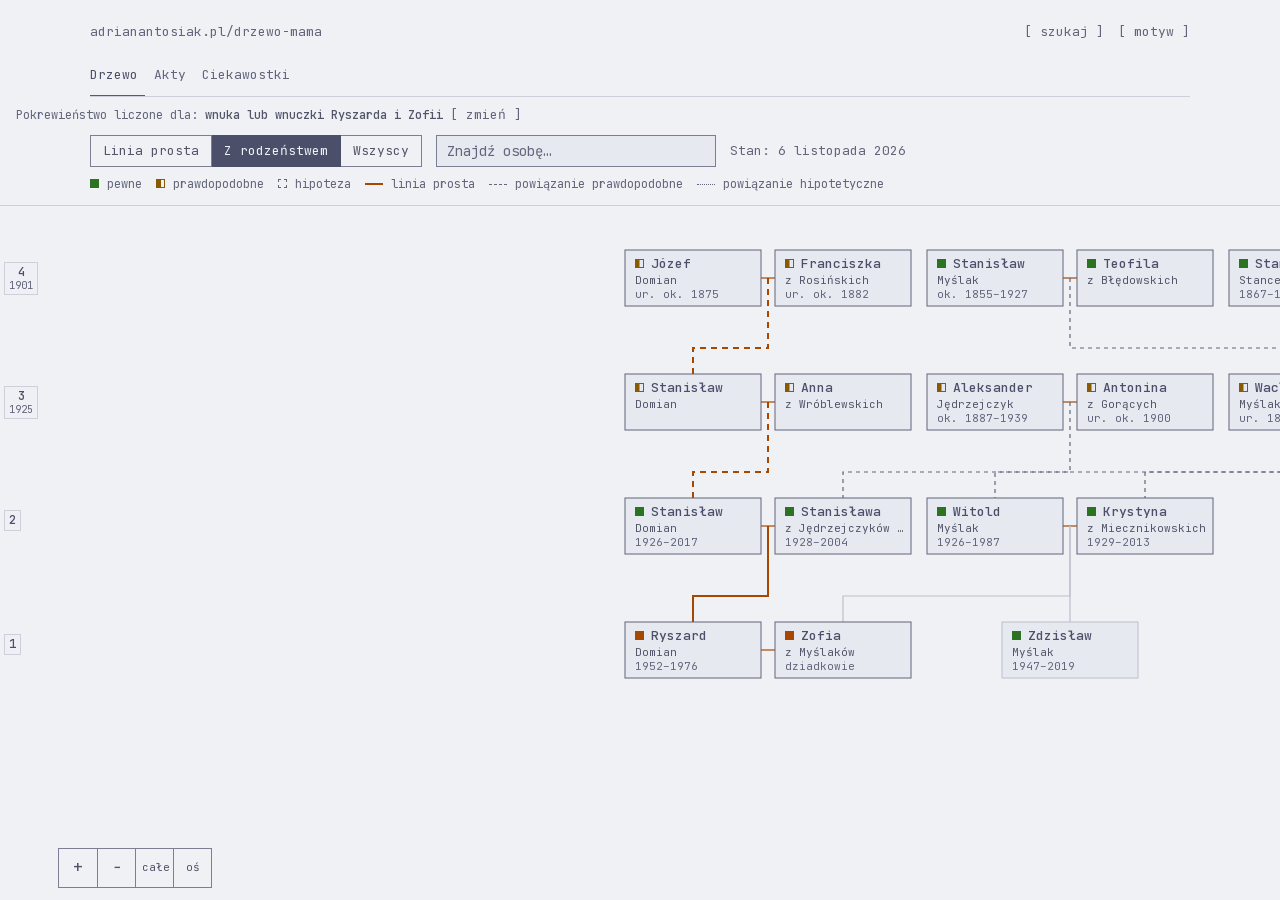
==== commit 204f217b: "Miecznikowscy na stronie (zgoda Adriana 2026-11-06): Kazimierz jako prawdopodobny ojciec Krystyny (t" ====
--- a/index.html
+++ b/index.html
@@ -5,7 +5,7 @@
 <meta name="viewport" content="width=device-width, initial-scale=1, viewport-fit=cover">
 <meta name="robots" content="noindex, nofollow">
 <meta name="theme-color" content="#1e1e2e">
-<title>Drzewo mamy — Domianowie i Myślakowie</title>
+<title>Drzewo mamy — Domianowie, Myślakowie, Miecznikowscy</title>
 <link rel="icon" href="../favicon.svg" type="image/svg+xml">
 <link rel="preload" href="fonts/jetbrains-mono-latin.woff2" as="font" type="font/woff2" crossorigin>
 <link rel="preload" href="fonts/jetbrains-mono-latin-ext.woff2" as="font" type="font/woff2" crossorigin>
@@ -24,7 +24,7 @@
 <div class="wrap">
 <div id="chrome"></div>
 <main id="main">
-<h1 class="sr">Drzewo mamy: Domianowie i Myślakowie</h1>
+<h1 class="sr">Drzewo mamy: Domianowie, Myślakowie, Miecznikowscy</h1>
 <div class="tree-bar">
   <div class="seg" role="group" aria-label="Kogo pokazać">
     <button class="chip" type="button" data-mode="prosta" aria-pressed="false">Linia prosta</button>
